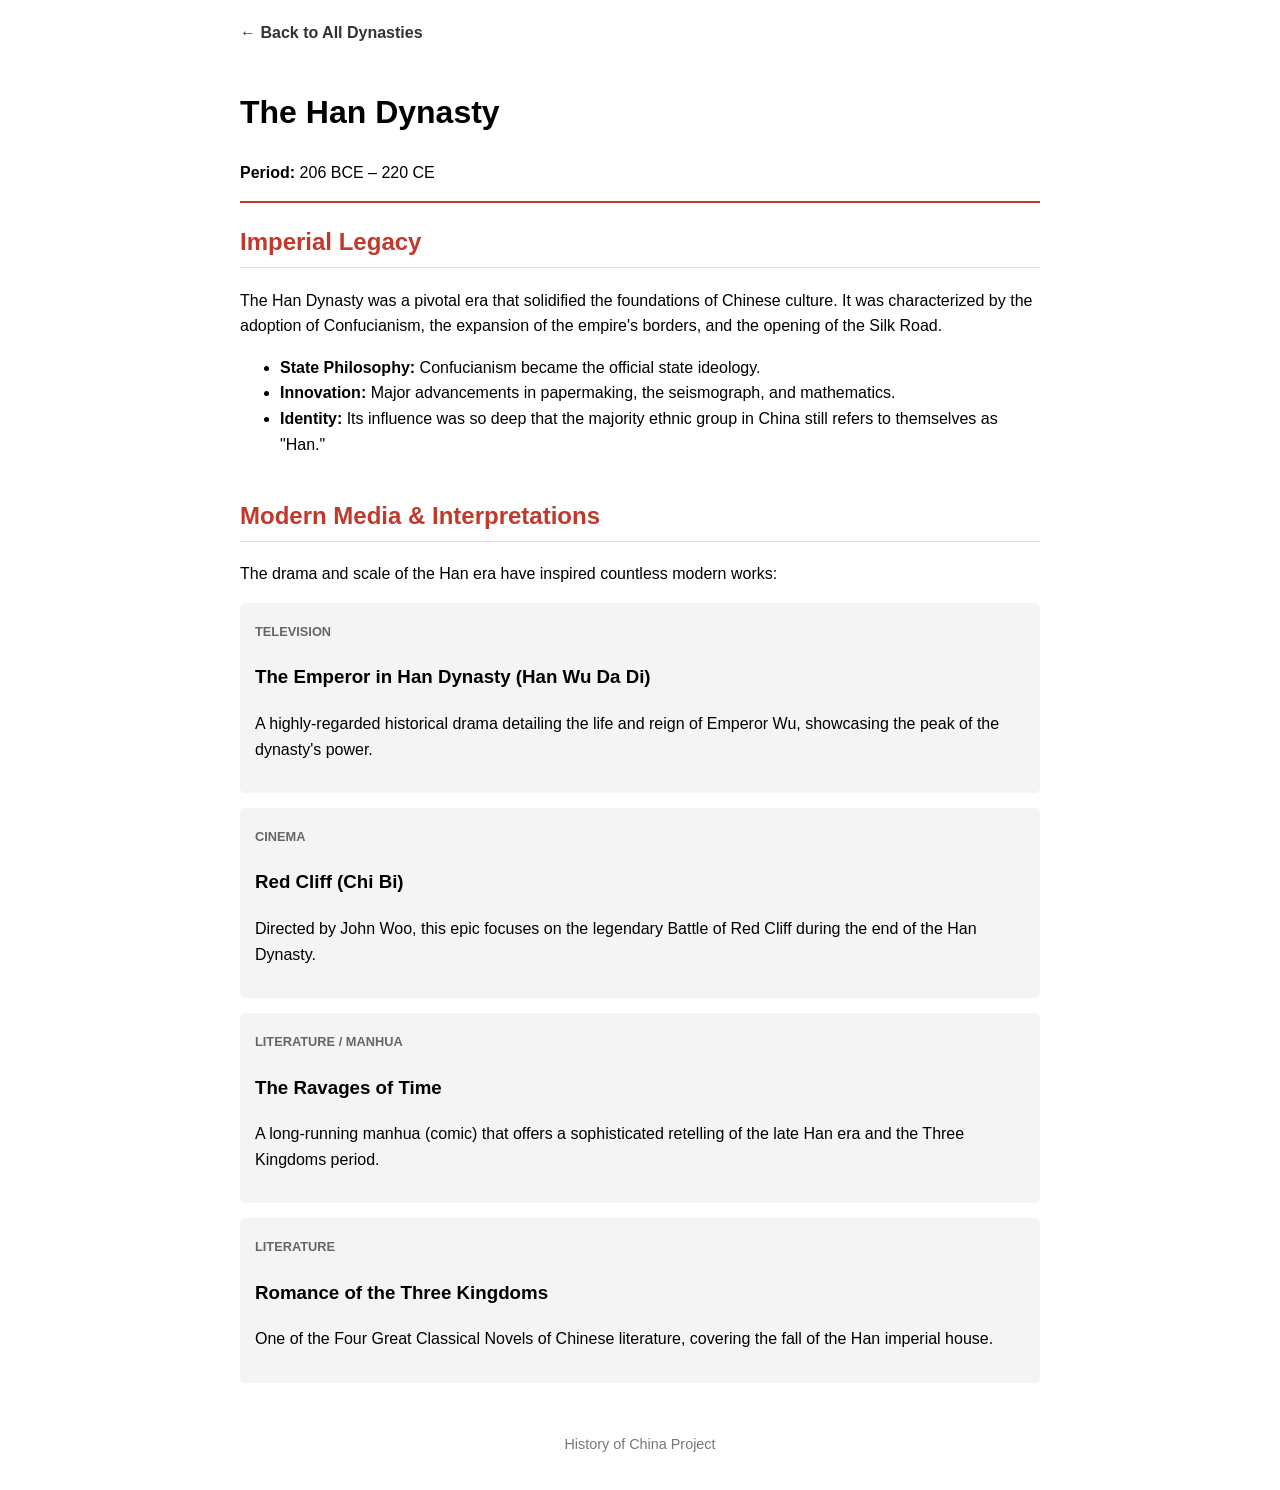
==== han-dynasty.html @ cb4eaf72 "add:  han dynasty page" ====
<!DOCTYPE html>
<html lang="en">
<head>
    <meta charset="UTF-8">
    <meta name="viewport" content="width=device-width, initial-scale=1.0">
    <title>The Han Dynasty: A Golden Age</title>
    <style>
        body { font-family: sans-serif; line-height: 1.6; max-width: 800px; margin: 0 auto; padding: 20px; }
        header { border-bottom: 2px solid #c0392b; margin-bottom: 20px; }
        section { margin-bottom: 40px; }
        h2 { color: #c0392b; border-bottom: 1px solid #ddd; padding-bottom: 5px; }
        .media-item { background: #f4f4f4; padding: 15px; margin-bottom: 15px; border-radius: 5px; }
        .media-tag { font-size: 0.8em; font-weight: bold; text-transform: uppercase; color: #666; }
        .back-link { display: inline-block; margin-bottom: 20px; text-decoration: none; color: #333; font-weight: bold; }
        footer { margin-top: 50px; font-size: 0.9em; color: #777; text-align: center; }
    </style>
</head>
<body>

    <nav>
        <a href="index.html" class="back-link">&larr; Back to All Dynasties</a>
    </nav>

    <header>
        <h1>The Han Dynasty</h1>
        <p><strong>Period:</strong> <time datetime="-0206">206 BCE</time> – <time datetime="0220">220 CE</time></p>
    </header>

    <main>
        <section id="history">
            <h2>Imperial Legacy</h2>
            <p>The Han Dynasty was a pivotal era that solidified the foundations of Chinese culture. It was characterized by the adoption of Confucianism, the expansion of the empire's borders, and the opening of the Silk Road.</p>
            <ul>
                <li><strong>State Philosophy:</strong> Confucianism became the official state ideology.</li>
                <li><strong>Innovation:</strong> Major advancements in papermaking, the seismograph, and mathematics.</li>
                <li><strong>Identity:</strong> Its influence was so deep that the majority ethnic group in China still refers to themselves as "Han."</li>
            </ul>
        </section>

        <section id="media">
            <h2>Modern Media & Interpretations</h2>
            <p>The drama and scale of the Han era have inspired countless modern works:</p>

            <article class="media-item">
                <span class="media-tag">Television</span>
                <h3>The Emperor in Han Dynasty (Han Wu Da Di)</h3>
                <p>A highly-regarded historical drama detailing the life and reign of Emperor Wu, showcasing the peak of the dynasty's power.</p>
            </article>

            <article class="media-item">
                <span class="media-tag">Cinema</span>
                <h3>Red Cliff (Chi Bi)</h3>
                <p>Directed by John Woo, this epic focuses on the legendary Battle of Red Cliff during the end of the Han Dynasty.</p>
            </article>

            <article class="media-item">
                <span class="media-tag">Literature / Manhua</span>
                <h3>The Ravages of Time</h3>
                <p>A long-running manhua (comic) that offers a sophisticated retelling of the late Han era and the Three Kingdoms period.</p>
            </article>

            <article class="media-item">
                <span class="media-tag">Literature</span>
                <h3>Romance of the Three Kingdoms</h3>
                <p>One of the Four Great Classical Novels of Chinese literature, covering the fall of the Han imperial house.</p>
            </article>
        </section>
    </main>

    <footer>
        <p>History of China Project</p>
    </footer>

</body>
</html>
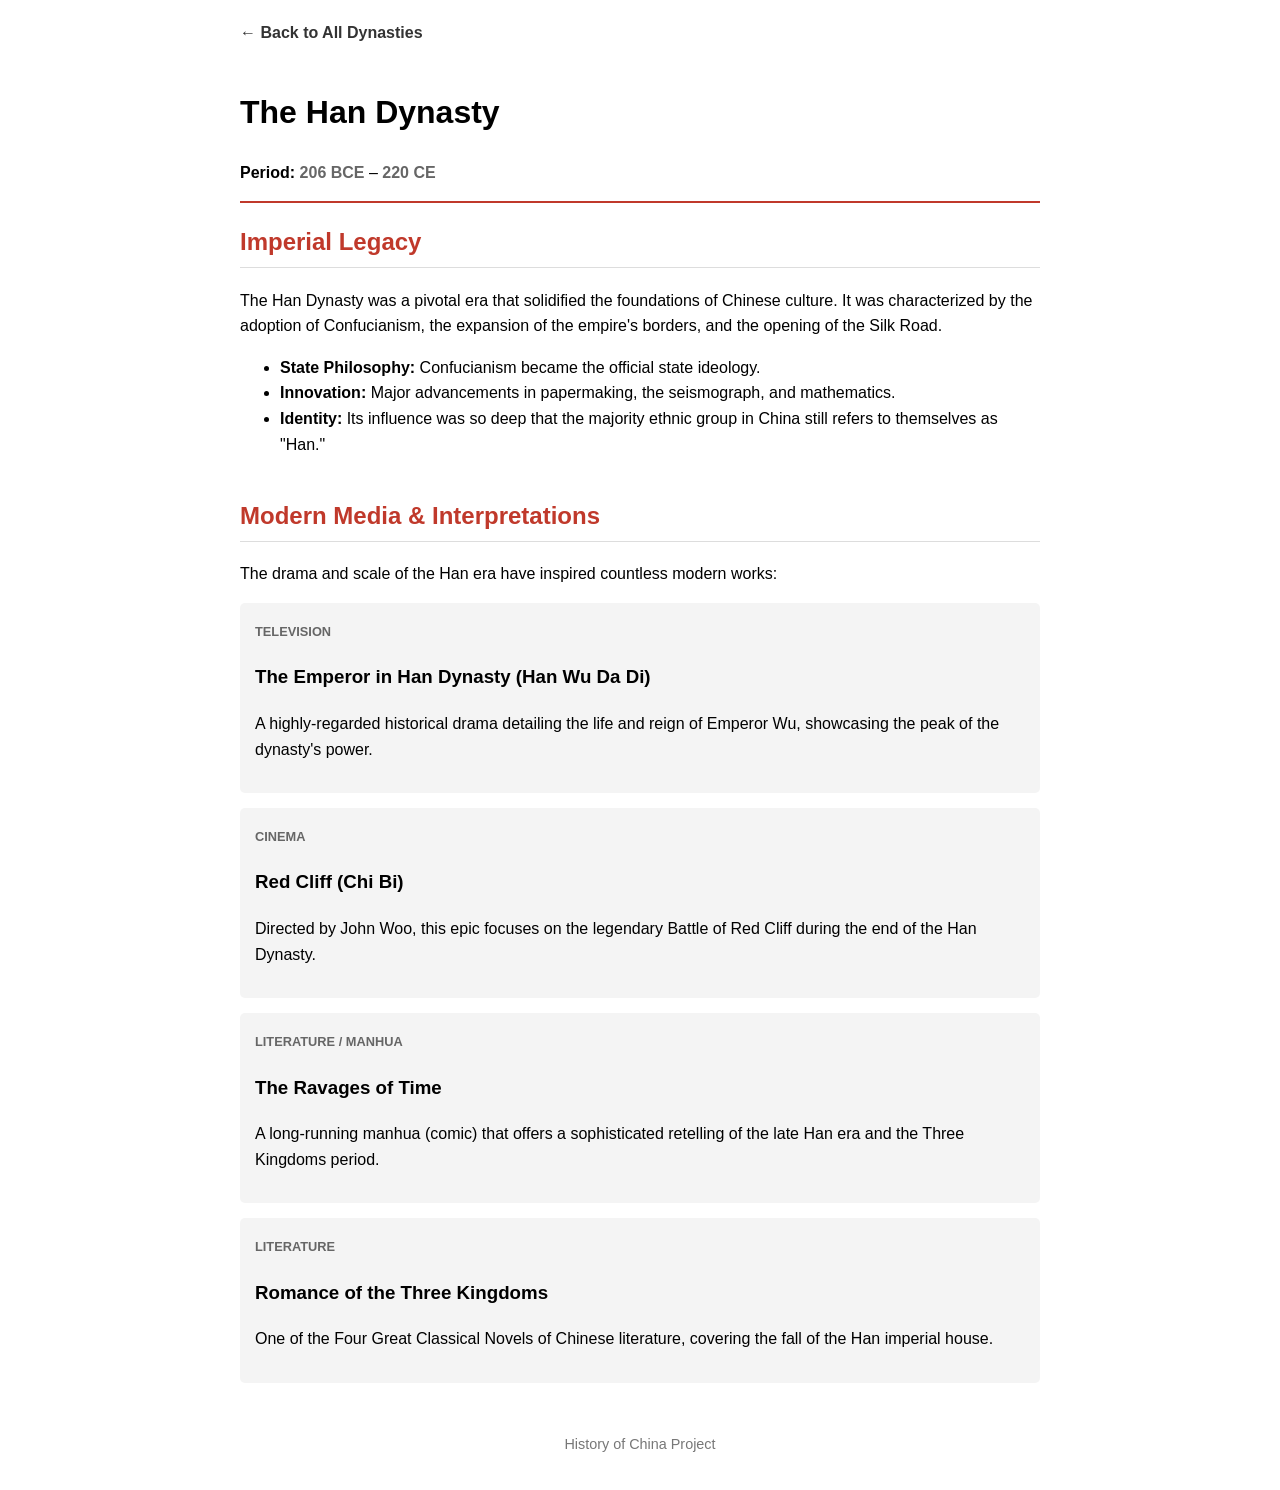
==== commit dac0d112: "add: CSS stylesheet with all styles" ====
--- a/han-dynasty.html
+++ b/han-dynasty.html
@@ -4,7 +4,7 @@
     <meta charset="UTF-8">
     <meta name="viewport" content="width=device-width, initial-scale=1.0">
     <title>The Han Dynasty: A Golden Age</title>
-    <style>
+    <!-- <style>
         body { font-family: sans-serif; line-height: 1.6; max-width: 800px; margin: 0 auto; padding: 20px; }
         header { border-bottom: 2px solid #c0392b; margin-bottom: 20px; }
         section { margin-bottom: 40px; }
@@ -13,7 +13,8 @@
         .media-tag { font-size: 0.8em; font-weight: bold; text-transform: uppercase; color: #666; }
         .back-link { display: inline-block; margin-bottom: 20px; text-decoration: none; color: #333; font-weight: bold; }
         footer { margin-top: 50px; font-size: 0.9em; color: #777; text-align: center; }
-    </style>
+    </style> -->
+    <link rel="stylesheet" href="style.css">
 </head>
 <body>
 
@@ -21,7 +22,7 @@
         <a href="index.html" class="back-link">&larr; Back to All Dynasties</a>
     </nav>
 
-    <header>
+    <header class="han-header">
         <h1>The Han Dynasty</h1>
         <p><strong>Period:</strong> <time datetime="-0206">206 BCE</time> – <time datetime="0220">220 CE</time></p>
     </header>
--- a/style.css
+++ b/style.css
@@ -0,0 +1,84 @@
+/* style.css */
+
+/* Global Styles */
+body { 
+    font-family: sans-serif; 
+    line-height: 1.6; 
+    max-width: 800px; 
+    margin: 0 auto; 
+    padding: 20px; 
+}
+
+header { 
+    border-bottom: 2px solid #333; 
+    margin-bottom: 20px; 
+}
+
+footer { 
+    margin-top: 50px; 
+    font-size: 0.9em; 
+    color: #777; 
+    text-align: center; 
+}
+
+time { 
+    font-weight: bold; 
+    color: #666; 
+}
+
+/* Homepage Specific Styles */
+.dynasty-card { 
+    margin-bottom: 30px; 
+    padding: 15px; 
+    border-left: 5px solid #c0392b; 
+    background: #f9f9f9; 
+}
+
+.dynasty-card a { 
+    display: inline-block; 
+    margin-top: 10px; 
+    color: #c0392b; 
+    font-weight: bold; 
+    text-decoration: none; 
+}
+
+.dynasty-card a:hover { 
+    text-decoration: underline; 
+}
+
+/* Han Dynasty Page Specific Styles */
+section { 
+    margin-bottom: 40px; 
+}
+
+.han-header { 
+    border-bottom: 2px solid #c0392b; 
+}
+
+h2 { 
+    color: #c0392b; 
+    border-bottom: 1px solid #ddd; 
+    padding-bottom: 5px; 
+}
+
+.media-item { 
+    background: #f4f4f4; 
+    padding: 15px; 
+    margin-bottom: 15px; 
+    border-radius: 5px; 
+}
+
+.media-tag { 
+    font-size: 0.8em; 
+    font-weight: bold; 
+    text-transform: uppercase; 
+    color: #666; 
+}
+
+.back-link { 
+    display: inline-block; 
+    margin-bottom: 20px; 
+    text-decoration: none; 
+    color: #333; 
+    font-weight: bold; 
+}
